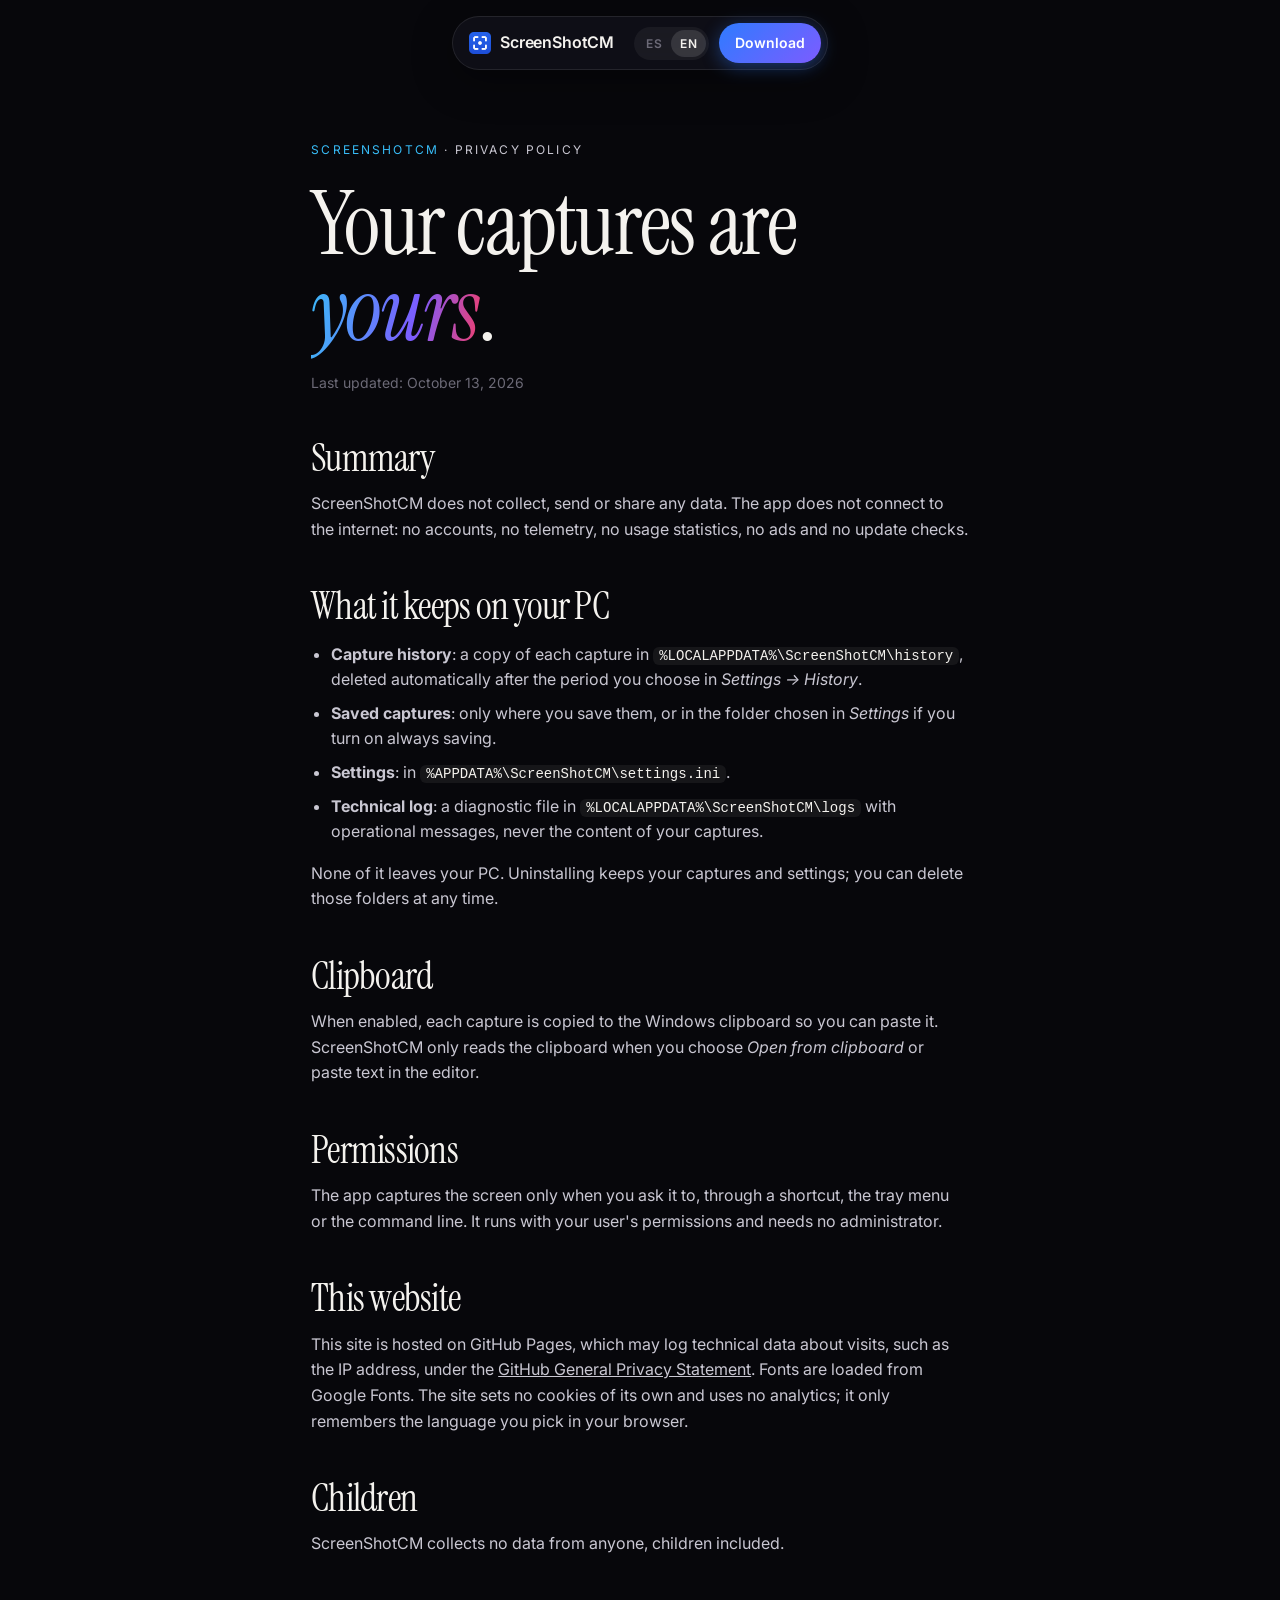
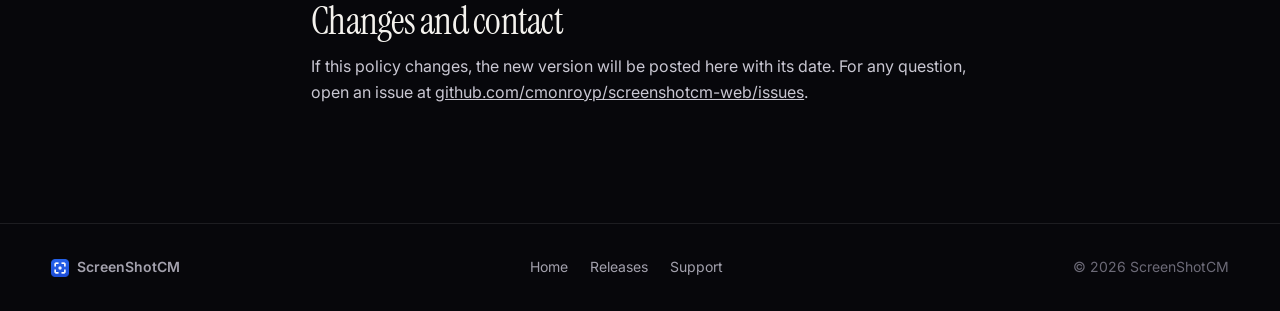
==== privacy.html @ 86c5d7e3 "ScreenShotCM website: Spanish and English, privacy policy Co-Authored-By: Claude Opus 5.5 <noreply@a" ====
<!doctype html>
<html lang="es">
<head>
  <meta charset="utf-8">
  <meta name="viewport" content="width=device-width, initial-scale=1">
  <title>Privacidad — ScreenShotCM</title>
  <meta name="description" content="ScreenShotCM no recoge ni envía ningún dato. Política de privacidad de la aplicación y de este sitio.">
  <meta name="theme-color" content="#07070b">
  <link rel="icon" type="image/png" href="assets/icon-44.png">
  <link rel="preconnect" href="https://fonts.googleapis.com">
  <link rel="preconnect" href="https://fonts.gstatic.com" crossorigin>
  <link rel="stylesheet" href="https://fonts.googleapis.com/css2?family=Instrument+Serif:ital@0;1&family=Inter:wght@400;500;600&display=swap">
  <link rel="stylesheet" href="assets/site.css">
</head>
<body data-title-key="doc.title">
  <header class="nav" id="nav">
    <a class="brand" href="./" aria-label="ScreenShotCM">
      <img src="assets/icon-44.png" alt="" width="22" height="22">
      <span>ScreenShotCM</span>
    </a>
    <div class="lang" role="group" aria-label="Idioma / Language">
      <button type="button" data-lang="es" aria-pressed="true">ES</button>
      <button type="button" data-lang="en" aria-pressed="false">EN</button>
    </div>
    <a class="cta" href="./#descargar" data-i18n="nav.download">Descargar</a>
  </header>

  <main class="doc">
    <article data-only="es" class="shown" lang="es">
      <p class="eyebrow"><span>ScreenShotCM</span> · Política de privacidad</p>
      <h1>Tus capturas son <em>tuyas</em>.</h1>
      <p class="updated">Última actualización: 13 de octubre de 2026</p>

      <h2>Resumen</h2>
      <p>ScreenShotCM no recoge, no envía y no comparte ningún dato. La aplicación no
        se conecta a internet: no tiene cuentas, ni telemetría, ni estadísticas de uso,
        ni publicidad, ni comprobación de actualizaciones.</p>

      <h2>Qué guarda en tu equipo</h2>
      <ul>
        <li><strong>Historial de capturas</strong>: una copia de cada captura en
          <code>%LOCALAPPDATA%\ScreenShotCM\history</code>, que se borra sola pasado el
          plazo que elijas en <em>Ajustes → Historial</em>.</li>
        <li><strong>Capturas guardadas</strong>: solo donde tú las guardes, o en la
          carpeta elegida en <em>Ajustes</em> si activas guardarlas siempre.</li>
        <li><strong>Ajustes</strong>: en <code>%APPDATA%\ScreenShotCM\settings.ini</code>.</li>
        <li><strong>Registro técnico</strong>: un archivo de diagnóstico en
          <code>%LOCALAPPDATA%\ScreenShotCM\logs</code> con mensajes de funcionamiento,
          nunca el contenido de tus capturas.</li>
      </ul>
      <p>Nada de esto sale de tu equipo. Al desinstalar, tus capturas y ajustes se
        conservan; puedes borrar esas carpetas cuando quieras.</p>

      <h2>Portapapeles</h2>
      <p>Si lo tienes activado, cada captura se copia al portapapeles de Windows para
        que puedas pegarla. ScreenShotCM solo lee el portapapeles cuando eliges
        <em>Abrir del portapapeles</em> o cuando pegas texto en el editor.</p>

      <h2>Permisos</h2>
      <p>La aplicación captura la pantalla únicamente cuando tú lo pides con un atajo,
        el menú de la bandeja o la línea de comandos. Se ejecuta con los permisos de tu
        usuario y no necesita administrador.</p>

      <h2>Este sitio web</h2>
      <p>Este sitio está alojado en GitHub Pages, que puede registrar datos técnicos de
        las visitas, como la dirección IP, según la
        <a href="https://docs.github.com/es/site-policy/privacy-policies/github-general-privacy-statement">declaración de privacidad de GitHub</a>.
        Las tipografías se cargan desde Google Fonts. El sitio no usa cookies propias
        ni herramientas de análisis; solo recuerda en tu navegador el idioma que eliges.</p>

      <h2>Menores</h2>
      <p>ScreenShotCM no recoge datos de nadie, tampoco de menores.</p>

      <h2>Cambios y contacto</h2>
      <p>Si esta política cambia, se publicará aquí con su nueva fecha. Para cualquier
        pregunta, abre una consulta en
        <a href="https://github.com/cmonroyp/screenshotcm-web/issues">github.com/cmonroyp/screenshotcm-web/issues</a>.</p>
    </article>

    <article data-only="en" lang="en">
      <p class="eyebrow"><span>ScreenShotCM</span> · Privacy policy</p>
      <h1>Your captures are <em>yours</em>.</h1>
      <p class="updated">Last updated: October 13, 2026</p>

      <h2>Summary</h2>
      <p>ScreenShotCM does not collect, send or share any data. The app does not
        connect to the internet: no accounts, no telemetry, no usage statistics, no
        ads and no update checks.</p>

      <h2>What it keeps on your PC</h2>
      <ul>
        <li><strong>Capture history</strong>: a copy of each capture in
          <code>%LOCALAPPDATA%\ScreenShotCM\history</code>, deleted automatically after
          the period you choose in <em>Settings → History</em>.</li>
        <li><strong>Saved captures</strong>: only where you save them, or in the folder
          chosen in <em>Settings</em> if you turn on always saving.</li>
        <li><strong>Settings</strong>: in <code>%APPDATA%\ScreenShotCM\settings.ini</code>.</li>
        <li><strong>Technical log</strong>: a diagnostic file in
          <code>%LOCALAPPDATA%\ScreenShotCM\logs</code> with operational messages, never
          the content of your captures.</li>
      </ul>
      <p>None of it leaves your PC. Uninstalling keeps your captures and settings; you
        can delete those folders at any time.</p>

      <h2>Clipboard</h2>
      <p>When enabled, each capture is copied to the Windows clipboard so you can paste
        it. ScreenShotCM only reads the clipboard when you choose
        <em>Open from clipboard</em> or paste text in the editor.</p>

      <h2>Permissions</h2>
      <p>The app captures the screen only when you ask it to, through a shortcut, the
        tray menu or the command line. It runs with your user's permissions and needs
        no administrator.</p>

      <h2>This website</h2>
      <p>This site is hosted on GitHub Pages, which may log technical data about visits,
        such as the IP address, under the
        <a href="https://docs.github.com/en/site-policy/privacy-policies/github-general-privacy-statement">GitHub General Privacy Statement</a>.
        Fonts are loaded from Google Fonts. The site sets no cookies of its own and uses
        no analytics; it only remembers the language you pick in your browser.</p>

      <h2>Children</h2>
      <p>ScreenShotCM collects no data from anyone, children included.</p>

      <h2>Changes and contact</h2>
      <p>If this policy changes, the new version will be posted here with its date. For
        any question, open an issue at
        <a href="https://github.com/cmonroyp/screenshotcm-web/issues">github.com/cmonroyp/screenshotcm-web/issues</a>.</p>
    </article>
  </main>

  <footer class="footer">
    <div>
      <img src="assets/icon-44.png" alt="" width="18" height="18">
      <span>ScreenShotCM</span>
    </div>
    <nav>
      <a href="./" data-i18n="foot.home">Inicio</a>
      <a href="https://github.com/cmonroyp/screenshotcm-web/releases" data-i18n="foot.releases">Versiones</a>
      <a href="https://github.com/cmonroyp/screenshotcm-web/issues" data-i18n="foot.support">Soporte</a>
    </nav>
    <p>© 2026 ScreenShotCM</p>
  </footer>

  <script src="assets/site.js"></script>
</body>
</html>
---- assets/site.css ----
/* ScreenShotCM — a dark, scroll-driven page. No framework: the chapters
   reveal and the rail follows through site.js. */

:root {
  --bg: #07070b;
  --bg-2: #0d0d14;
  --ink: #f4f2ee;
  --muted: #a3a1ad;
  --faint: #6c6a77;
  --line: rgba(255, 255, 255, .09);
  --glass: rgba(20, 20, 30, .62);
  --accent: #2f7bff;
  --accent-2: #7c5cff;
  --sky: #38bdf8;
  --mark: #ff3b5c;
  --serif: "Instrument Serif", "Iowan Old Style", Georgia, serif;
  --sans: "Inter", "Segoe UI", system-ui, sans-serif;
  --gutter: clamp(16px, 4vw, 56px);
  color-scheme: dark;
}

* { box-sizing: border-box; }
html { scroll-behavior: smooth; -webkit-text-size-adjust: 100%; }
body {
  margin: 0;
  background: var(--bg);
  color: var(--ink);
  font: 400 16px/1.6 var(--sans);
  -webkit-font-smoothing: antialiased;
  overflow-x: hidden;
}
img { max-width: 100%; height: auto; display: block; }
a { color: inherit; }
em { font-style: italic; }
::selection { background: var(--accent); color: #fff; }

/* A faint film grain over everything, for depth. */
.grain {
  position: fixed; inset: -50%; z-index: 100; pointer-events: none; opacity: .05;
  background-image: url("data:image/svg+xml,%3Csvg xmlns='http://www.w3.org/2000/svg' width='160' height='160'%3E%3Cfilter id='n'%3E%3CfeTurbulence type='fractalNoise' baseFrequency='.9' numOctaves='3' stitchTiles='stitch'/%3E%3C/filter%3E%3Crect width='100%25' height='100%25' filter='url(%23n)'/%3E%3C/svg%3E");
  animation: grain 1.2s steps(6) infinite;
}
@keyframes grain {
  0% { transform: translate(0, 0); } 33% { transform: translate(-3%, 2%); }
  66% { transform: translate(2%, -3%); } 100% { transform: translate(0, 0); }
}

/* ── Floating pill nav ─────────────────────────────────────────────── */
.nav {
  position: fixed; top: 16px; left: 50%; z-index: 50;
  transform: translateX(-50%);
  display: flex; align-items: center; gap: 6px;
  padding: 6px 6px 6px 16px;
  width: max-content; max-width: calc(100% - 32px);
  background: var(--glass);
  border: 1px solid var(--line);
  border-radius: 999px;
  backdrop-filter: blur(18px) saturate(1.4);
  -webkit-backdrop-filter: blur(18px) saturate(1.4);
  box-shadow: 0 10px 40px rgba(0, 0, 0, .35);
  transition: transform .5s cubic-bezier(.2, .8, .2, 1), opacity .5s;
}
.nav.hidden { transform: translate(-50%, -140%); opacity: 0; }
.brand { display: flex; align-items: center; gap: 9px; text-decoration: none; font-weight: 600; letter-spacing: -.01em; margin-right: 10px; }
.links { display: flex; gap: 2px; }
.links a {
  text-decoration: none; color: var(--muted); font-size: 14px;
  padding: 8px 12px; border-radius: 999px; transition: color .2s, background .2s;
}
.links a:hover { color: var(--ink); background: rgba(255, 255, 255, .06); }
.lang { display: flex; padding: 3px; border-radius: 999px; background: rgba(255, 255, 255, .05); margin: 0 4px; }
.lang button {
  font: 600 12px var(--sans); color: var(--faint); background: none; border: 0;
  padding: 6px 9px; border-radius: 999px; cursor: pointer; letter-spacing: .04em;
}
.lang button[aria-pressed="true"] { color: var(--ink); background: rgba(255, 255, 255, .12); }
.cta {
  text-decoration: none; font-size: 14px; font-weight: 600; color: #fff;
  padding: 9px 16px; border-radius: 999px;
  background: linear-gradient(135deg, var(--accent), var(--accent-2));
  box-shadow: 0 4px 18px rgba(47, 123, 255, .4);
}

/* ── Chapter rail ──────────────────────────────────────────────────── */
.rail {
  position: fixed; right: 22px; top: 50%; z-index: 40;
  transform: translateY(-50%);
  display: flex; gap: 14px;
}
.rail ol { list-style: none; margin: 0; padding: 0; display: flex; flex-direction: column; gap: 14px; }
.rail a {
  display: flex; align-items: center; justify-content: flex-end; gap: 10px;
  text-decoration: none; color: var(--faint); font-size: 11px; letter-spacing: .12em;
  transition: color .3s;
}
.rail a { position: relative; }
.rail em {
  position: absolute; right: calc(100% + 4px); white-space: nowrap; pointer-events: none;
  font-style: normal; text-transform: uppercase; opacity: 0; transform: translateX(6px);
  transition: opacity .3s, transform .3s;
}
.rail a:hover em { opacity: 1; transform: none; }
.rail li.active a { color: var(--ink); }
.rail-progress { width: 1px; background: var(--line); position: relative; }
.rail-progress i {
  position: absolute; left: -1px; top: 0; width: 3px; border-radius: 3px; height: 0;
  background: linear-gradient(var(--sky), var(--accent-2));
}

/* ── Shared type ───────────────────────────────────────────────────── */
.eyebrow {
  font-size: 12px; letter-spacing: .18em; text-transform: uppercase; color: var(--muted);
  margin: 0 0 22px;
}
.eyebrow span:first-child { color: var(--sky); }
h1, h2 {
  font-family: var(--serif); font-weight: 400; letter-spacing: -.02em; margin: 0;
  line-height: .98;
}
h1 em, h2 em {
  background: linear-gradient(100deg, var(--sky), var(--accent-2) 60%, var(--mark));
  -webkit-background-clip: text; background-clip: text; color: transparent;
  padding-right: .08em; margin-right: -.08em;
}
h1 { font-size: clamp(50px, 6.4vw, 108px); }
h2 { font-size: clamp(40px, 5.6vw, 84px); margin-bottom: 26px; }
p { color: var(--muted); margin: 0 0 18px; }

.btn {
  display: inline-flex; align-items: center; gap: 10px;
  text-decoration: none; font-weight: 600; font-size: 15px;
  padding: 14px 22px; border-radius: 999px;
  transition: transform .2s, box-shadow .2s, background .2s;
}
.btn:hover { transform: translateY(-2px); }
.btn-primary {
  color: #fff; background: linear-gradient(135deg, var(--accent), var(--accent-2));
  box-shadow: 0 10px 34px rgba(47, 123, 255, .38);
}
.btn-primary:hover { box-shadow: 0 14px 44px rgba(47, 123, 255, .55); }
.btn-ghost { color: var(--ink); border: 1px solid var(--line); background: rgba(255, 255, 255, .03); }
.btn-ghost:hover { background: rgba(255, 255, 255, .08); }
.btn-xl { font-size: 18px; padding: 18px 30px; }

/* ── Hero ──────────────────────────────────────────────────────────── */
.hero {
  position: relative; min-height: 100svh;
  display: grid; grid-template-columns: minmax(0, 5fr) minmax(0, 7fr); grid-template-rows: 1fr auto;
  grid-template-areas: "copy shot" "stats stats"; column-gap: 3vw;
  padding: 120px var(--gutter) 40px;
  overflow: hidden; isolation: isolate;
}
.glow { position: absolute; border-radius: 50%; filter: blur(90px); z-index: -1; pointer-events: none; }
.glow-a { width: 60vw; height: 60vw; right: -18vw; top: -18vw; background: radial-gradient(circle, rgba(56, 189, 248, .30), transparent 65%); }
.glow-b { width: 50vw; height: 50vw; left: -14vw; bottom: -20vw; background: radial-gradient(circle, rgba(124, 92, 255, .28), transparent 65%); }
.hero-shot {
  grid-area: shot; align-self: center; position: relative; z-index: -1;
  margin: 0 calc(var(--gutter) * -1 - 4vw) 0 0;
  perspective: 1600px;
}
.hero-shot img {
  border-radius: 14px;
  box-shadow: 0 50px 120px rgba(0, 0, 0, .65), 0 0 0 1px rgba(255, 255, 255, .06);
  transform: rotateY(calc(-16deg * (1 - var(--p, 0)))) rotateX(calc(8deg * (1 - var(--p, 0)))) scale(calc(.92 + .08 * var(--p, 0)));
  transform-origin: 70% 50%;
  will-change: transform;
}
/* The scene fades into the page under the headline. */
.hero::after {
  content: ""; position: absolute; inset: 0; z-index: -1; pointer-events: none;
  background:
    linear-gradient(0deg, var(--bg) 2%, rgba(7, 7, 11, 0) 42%);
}
.hero-copy { grid-area: copy; align-self: center; padding: 24px 0 56px; }
.hero-copy .lede { font-size: clamp(17px, 1.5vw, 20px); max-width: 540px; margin: 28px 0 34px; color: #c9c7d2; }
.actions { display: flex; gap: 12px; flex-wrap: wrap; }
.stats {
  grid-area: stats;
  display: grid; grid-template-columns: repeat(4, 1fr); gap: 0; margin: 0;
  border-top: 1px solid var(--line);
}
.stats div { padding: 22px 22px 6px 0; }
.stats div + div { padding-left: 22px; border-left: 1px solid var(--line); }
.stats dt { font-family: var(--serif); font-size: clamp(34px, 3.6vw, 54px); line-height: 1; }
.stats dd { margin: 8px 0 0; font-size: 13px; color: var(--muted); }

/* ── Chapters ──────────────────────────────────────────────────────── */
.chapter {
  position: relative;
  display: grid; grid-template-columns: minmax(0, 5fr) minmax(0, 7fr);
  gap: clamp(32px, 5vw, 88px); align-items: center;
  padding: clamp(96px, 14vh, 180px) calc(var(--gutter) + 56px) clamp(96px, 14vh, 180px) var(--gutter);
  border-top: 1px solid var(--line);
}
.chapter.flip { grid-template-columns: minmax(0, 7fr) minmax(0, 5fr); }
.chapter.flip .copy { order: 2; }
.chapter .copy { position: sticky; top: 18vh; align-self: start; padding-top: 4vh; }
.chapter.wide { grid-template-columns: 1fr; }
.chapter.wide .copy { position: static; max-width: 760px; margin: 0 auto; text-align: center; }
.frame { margin: 0; position: relative; }
.frame img {
  border-radius: 12px;
  box-shadow: 0 40px 100px rgba(0, 0, 0, .55), 0 0 0 1px rgba(255, 255, 255, .07);
}
.frame.big { max-width: 1240px; margin: 0 auto; }
.frame::before {
  content: ""; position: absolute; inset: 8% 6%; z-index: -1; border-radius: 40px; filter: blur(70px);
  background: linear-gradient(135deg, rgba(56, 189, 248, .22), rgba(124, 92, 255, .22));
}

.keys { list-style: none; padding: 0; margin: 28px 0 22px; display: grid; gap: 10px; }
.keys li { display: flex; align-items: center; justify-content: space-between; gap: 16px; padding-bottom: 10px; border-bottom: 1px solid var(--line); }
.keys span { color: var(--muted); font-size: 15px; text-align: right; }
kbd {
  font: 500 13px var(--sans); color: var(--ink); white-space: nowrap;
  padding: 5px 10px; border-radius: 8px;
  background: rgba(255, 255, 255, .06); border: 1px solid var(--line); border-bottom-width: 2px;
}
.note { font-size: 14px; color: var(--faint); }
.chips { list-style: none; padding: 0; margin: 26px 0 0; display: flex; flex-wrap: wrap; gap: 8px; }
.chips li { font-size: 14px; padding: 7px 14px; border-radius: 999px; border: 1px solid var(--line); background: rgba(255, 255, 255, .03); color: #d6d4dd; }
.list { padding: 0; margin: 24px 0 0; list-style: none; display: grid; gap: 12px; }
.list li { position: relative; padding-left: 26px; color: #d6d4dd; }
.list li::before { content: ""; position: absolute; left: 0; top: .62em; width: 12px; height: 2px; background: linear-gradient(90deg, var(--sky), var(--accent-2)); }
.specs { display: grid; grid-template-columns: 1fr 1fr; gap: 26px 28px; margin: 32px 0 26px; }
.specs dt { font-family: var(--serif); font-size: clamp(34px, 3.4vw, 50px); line-height: 1; }
.specs dd { margin: 8px 0 0; font-size: 14px; color: var(--muted); }

/* Reveal: images rise in as their chapter arrives. */
.reveal { opacity: 0; transform: translateY(60px) scale(.97); transition: opacity 1s cubic-bezier(.2, .8, .2, 1), transform 1.2s cubic-bezier(.2, .8, .2, 1); }
.reveal.in { opacity: 1; transform: none; }
.copy > * { opacity: 0; transform: translateY(24px); transition: opacity .8s, transform .9s cubic-bezier(.2, .8, .2, 1); }
.copy.in > * { opacity: 1; transform: none; }
.copy.in > *:nth-child(2) { transition-delay: .08s; }
.copy.in > *:nth-child(3) { transition-delay: .16s; }
.copy.in > *:nth-child(4) { transition-delay: .24s; }
.copy.in > *:nth-child(5) { transition-delay: .32s; }

/* ── Download ──────────────────────────────────────────────────────── */
.download {
  position: relative; overflow: hidden; isolation: isolate;
  text-align: center; padding: clamp(120px, 18vh, 220px) var(--gutter);
  border-top: 1px solid var(--line);
}
.glow-c { width: 70vw; height: 40vw; left: 15vw; top: 20%; background: radial-gradient(ellipse, rgba(47, 123, 255, .28), transparent 65%); }
.download h2 { font-size: clamp(48px, 7.4vw, 116px); margin-bottom: 44px; }
.dl-meta { margin: 22px 0 34px; font-size: 14px; }
.dl-facts { list-style: none; padding: 0; margin: 0 auto 30px; display: flex; flex-wrap: wrap; justify-content: center; gap: 10px 26px; max-width: 900px; }
.dl-facts li { color: #d6d4dd; font-size: 15px; }
.dl-facts li::before { content: "✓"; color: var(--sky); margin-right: 8px; }
.sha { font-size: 12px; color: var(--faint); overflow-wrap: anywhere; }
.sha span { letter-spacing: .14em; margin-right: 6px; }
.sha code { font: 12px ui-monospace, "Cascadia Code", Consolas, monospace; }

/* ── Footer ────────────────────────────────────────────────────────── */
.footer {
  display: flex; align-items: center; justify-content: space-between; gap: 18px; flex-wrap: wrap;
  padding: 32px var(--gutter); border-top: 1px solid var(--line); font-size: 14px; color: var(--faint);
}
.footer div { display: flex; align-items: center; gap: 8px; color: var(--muted); font-weight: 600; }
.footer nav { display: flex; gap: 22px; }
.footer a { text-decoration: none; color: var(--muted); }
.footer a:hover { color: var(--ink); }
.footer p { margin: 0; color: var(--faint); }

/* ── Privacy page ──────────────────────────────────────────────────── */
.doc { max-width: 760px; margin: 0 auto; padding: 140px var(--gutter) 100px; }
.doc h1 { font-size: clamp(48px, 7vw, 88px); margin-bottom: 18px; }
.doc h2 { font-size: clamp(28px, 3vw, 38px); margin: 46px 0 14px; }
.doc p, .doc li { color: #c9c7d2; }
.doc ul { padding-left: 20px; }
.doc li { margin-bottom: 8px; }
.doc code { font: 14px ui-monospace, "Cascadia Code", Consolas, monospace; color: var(--ink); background: rgba(255, 255, 255, .06); padding: 1px 6px; border-radius: 6px; }
.doc .updated { color: var(--faint); font-size: 14px; }
[data-only]:not(.shown) { display: none; }

/* ── Smaller screens ───────────────────────────────────────────────── */
@media (max-width: 1100px) {
  .rail { display: none; }
  .chapter { padding-right: var(--gutter); }
}
@media (max-width: 900px) {
  .links { display: none; }
  .hero { padding-top: 96px; grid-template-columns: 1fr; grid-template-rows: auto auto auto; grid-template-areas: "shot" "copy" "stats"; }
  .hero-shot { margin: 12px 0 8px; }
  .hero::after { background: linear-gradient(0deg, var(--bg) 0%, rgba(7, 7, 11, 0) 30%); }
  .hero-copy { padding-bottom: 32px; }
  .stats { grid-template-columns: 1fr 1fr; }
  .stats div:nth-child(3) { padding-left: 0; border-left: 0; }
  .stats div:nth-child(n+3) { border-top: 1px solid var(--line); }
  .chapter, .chapter.flip { grid-template-columns: 1fr; gap: 36px; }
  .chapter.flip .copy { order: 0; }
  .chapter .copy { position: static; padding-top: 0; }
}
@media (max-width: 520px) {
  .brand span { display: none; }
  .nav { padding-left: 12px; }
  .specs { grid-template-columns: 1fr; }
  .keys li { flex-direction: column; align-items: flex-start; gap: 6px; }
  .keys span { text-align: left; }
}

@media (prefers-reduced-motion: reduce) {
  html { scroll-behavior: auto; }
  .grain { animation: none; }
  .reveal, .copy > * { opacity: 1; transform: none; transition: none; }
  .hero-shot img { transform: none; }
}
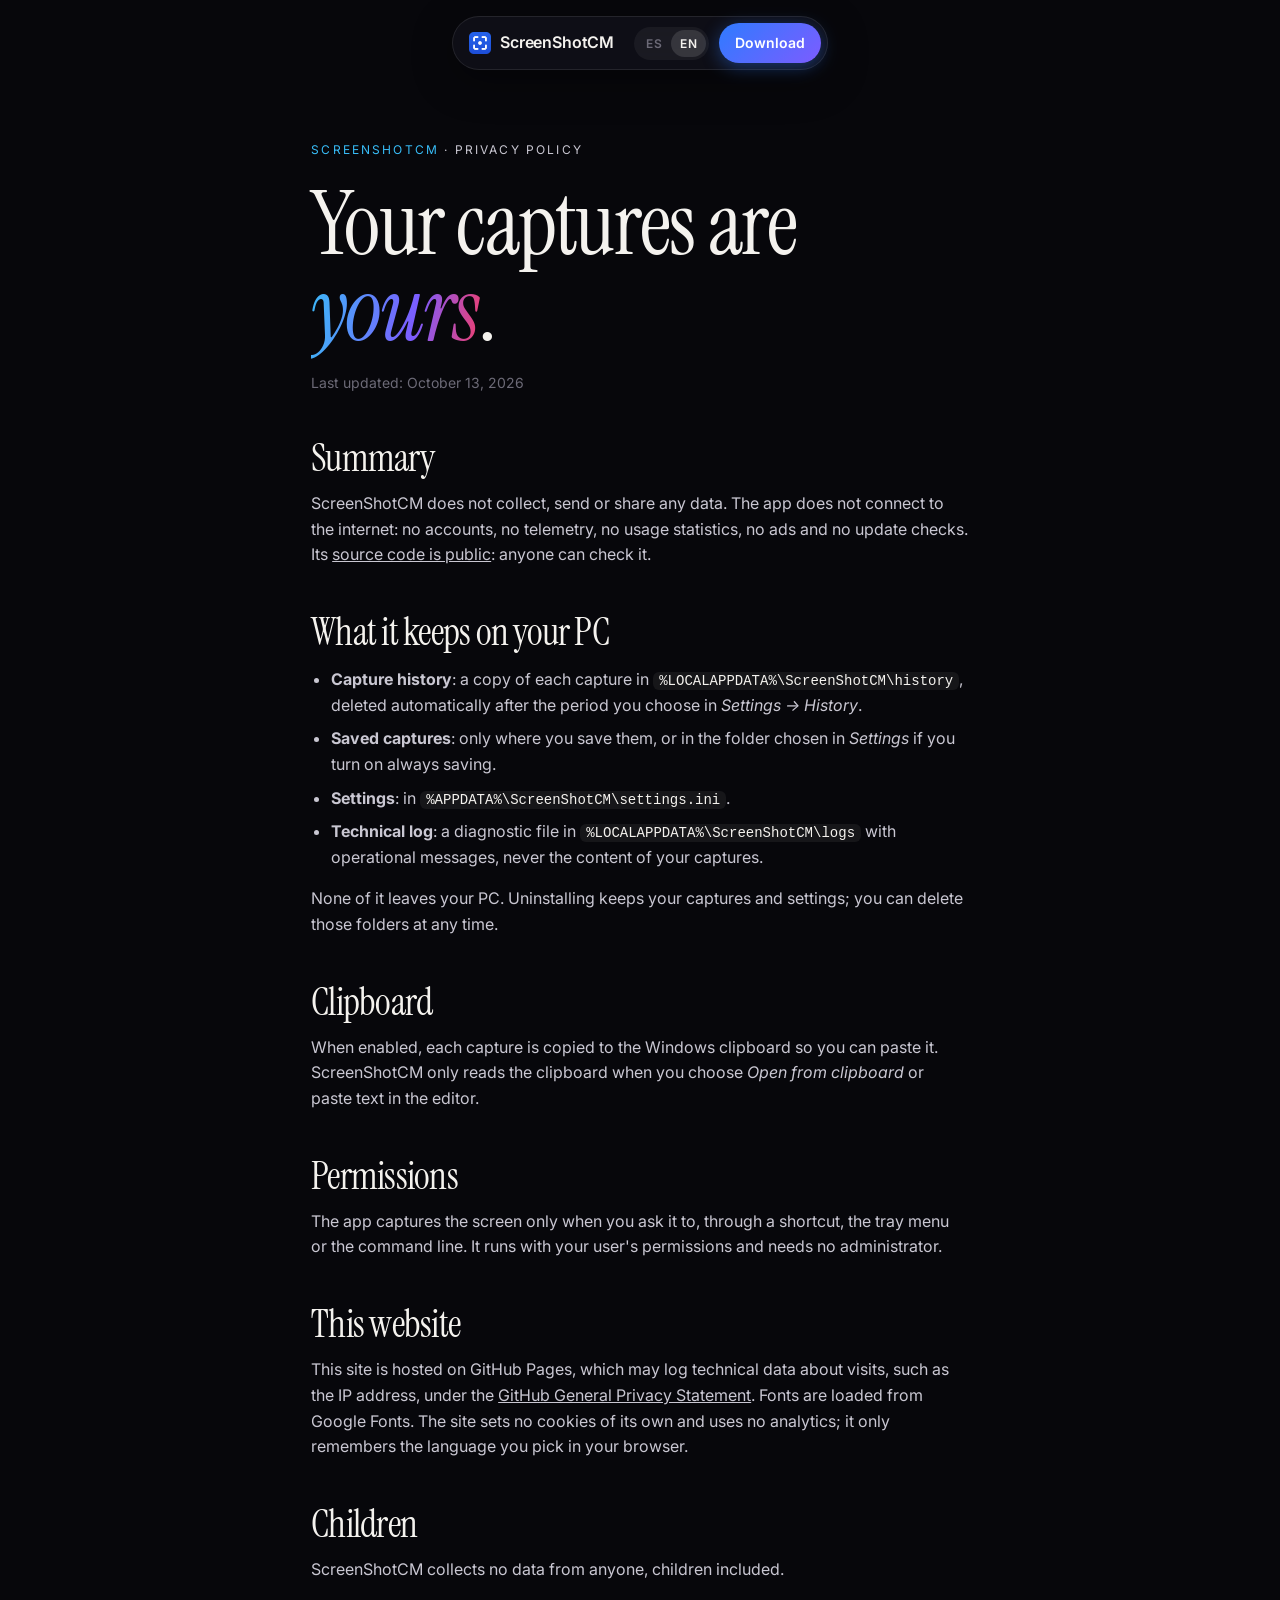
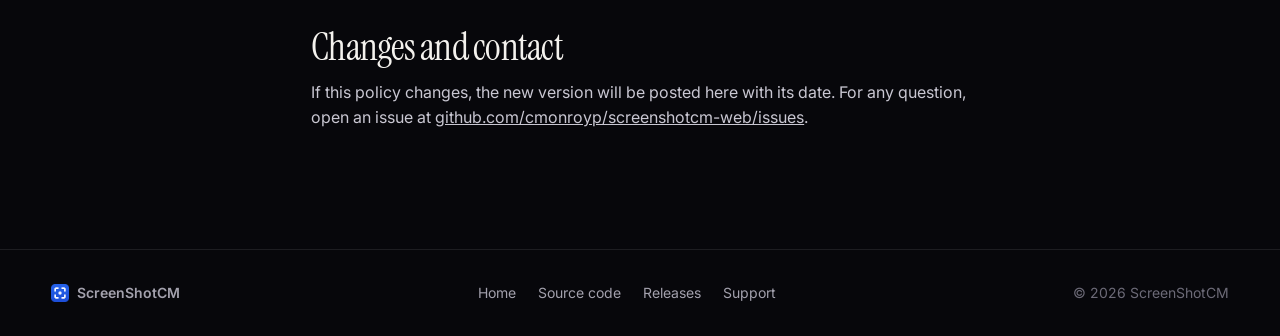
==== commit d47f1fde: "Link the public source code; open source, GPL-3.0 Co-Authored-By: Claude Opus 5.5 <noreply@anthropic" ====
--- a/privacy.html
+++ b/privacy.html
@@ -34,7 +34,9 @@
       <h2>Resumen</h2>
       <p>ScreenShotCM no recoge, no envía y no comparte ningún dato. La aplicación no
         se conecta a internet: no tiene cuentas, ni telemetría, ni estadísticas de uso,
-        ni publicidad, ni comprobación de actualizaciones.</p>
+        ni publicidad, ni comprobación de actualizaciones. Su
+        <a href="https://github.com/cmonroyp/ScreenShotCM">código es público</a>: cualquiera puede
+        comprobarlo.</p>
 
       <h2>Qué guarda en tu equipo</h2>
       <ul>
@@ -85,7 +87,9 @@
       <h2>Summary</h2>
       <p>ScreenShotCM does not collect, send or share any data. The app does not
         connect to the internet: no accounts, no telemetry, no usage statistics, no
-        ads and no update checks.</p>
+        ads and no update checks. Its
+        <a href="https://github.com/cmonroyp/ScreenShotCM">source code is public</a>: anyone can
+        check it.</p>
 
       <h2>What it keeps on your PC</h2>
       <ul>
@@ -136,6 +140,7 @@
     </div>
     <nav>
       <a href="./" data-i18n="foot.home">Inicio</a>
+      <a href="https://github.com/cmonroyp/ScreenShotCM" data-i18n="foot.source">Código fuente</a>
       <a href="https://github.com/cmonroyp/screenshotcm-web/releases" data-i18n="foot.releases">Versiones</a>
       <a href="https://github.com/cmonroyp/screenshotcm-web/issues" data-i18n="foot.support">Soporte</a>
     </nav>
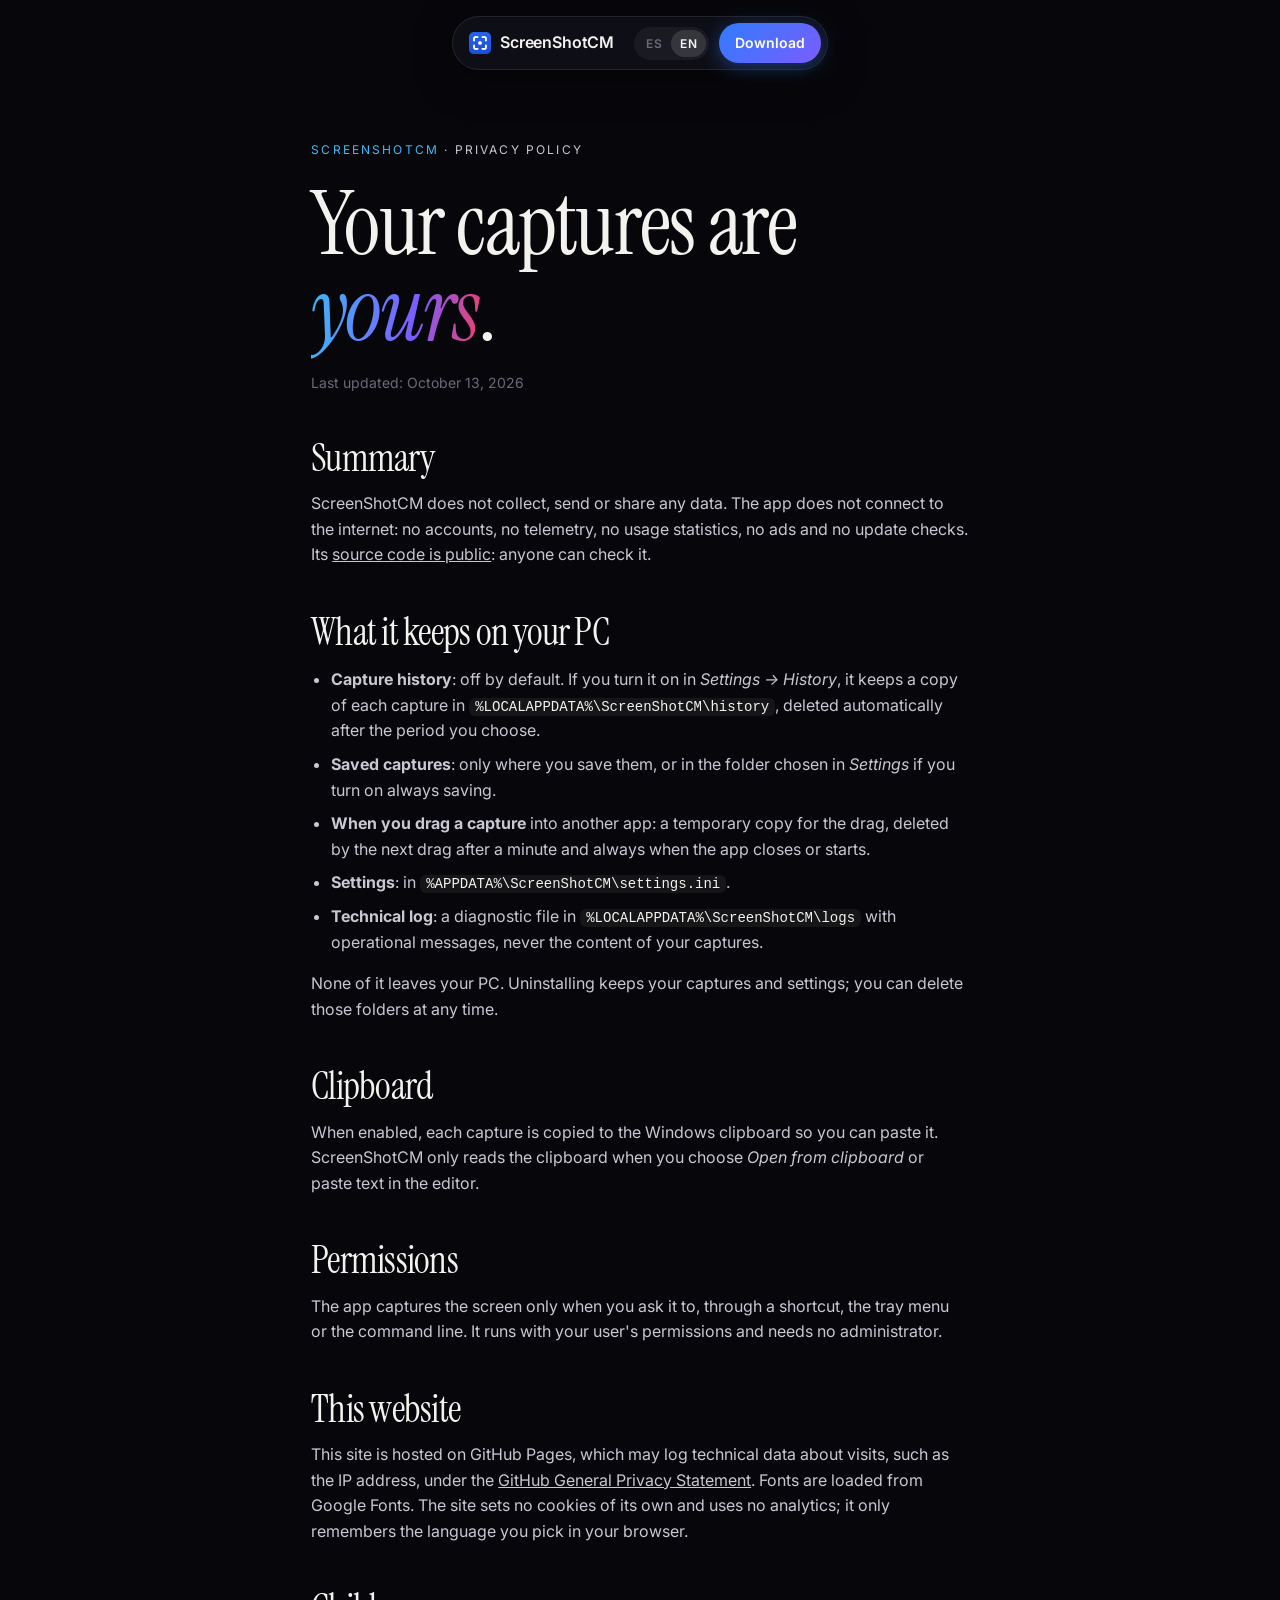
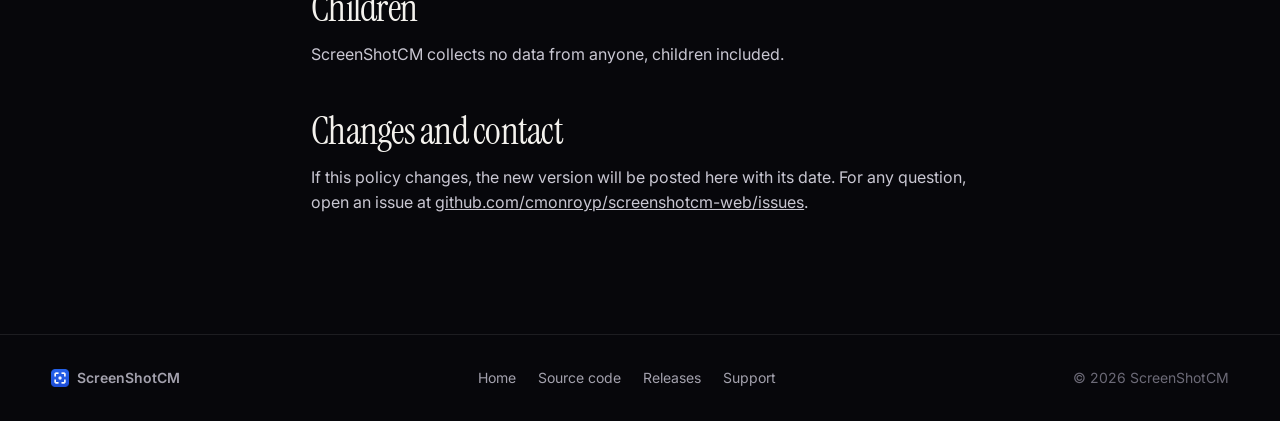
==== commit a8f85e71: "ScreenShotCM 0.4.9: history optional, privacy page Co-Authored-By: Claude Opus 5.5 <noreply@anthropi" ====
--- a/privacy.html
+++ b/privacy.html
@@ -40,11 +40,15 @@
 
       <h2>Qué guarda en tu equipo</h2>
       <ul>
-        <li><strong>Historial de capturas</strong>: una copia de cada captura en
+        <li><strong>Historial de capturas</strong>: desactivado de entrada. Si lo activas
+          en <em>Ajustes → Historial</em>, guarda una copia de cada captura en
           <code>%LOCALAPPDATA%\ScreenShotCM\history</code>, que se borra sola pasado el
-          plazo que elijas en <em>Ajustes → Historial</em>.</li>
+          plazo que elijas.</li>
         <li><strong>Capturas guardadas</strong>: solo donde tú las guardes, o en la
           carpeta elegida en <em>Ajustes</em> si activas guardarlas siempre.</li>
+        <li><strong>Al arrastrar una captura</strong> a otra aplicación: una copia
+          temporal mientras dura el arrastre, que se borra en el siguiente arrastre
+          pasado un minuto y siempre al cerrar o abrir la aplicación.</li>
         <li><strong>Ajustes</strong>: en <code>%APPDATA%\ScreenShotCM\settings.ini</code>.</li>
         <li><strong>Registro técnico</strong>: un archivo de diagnóstico en
           <code>%LOCALAPPDATA%\ScreenShotCM\logs</code> con mensajes de funcionamiento,
@@ -93,11 +97,15 @@
 
       <h2>What it keeps on your PC</h2>
       <ul>
-        <li><strong>Capture history</strong>: a copy of each capture in
+        <li><strong>Capture history</strong>: off by default. If you turn it on in
+          <em>Settings → History</em>, it keeps a copy of each capture in
           <code>%LOCALAPPDATA%\ScreenShotCM\history</code>, deleted automatically after
-          the period you choose in <em>Settings → History</em>.</li>
+          the period you choose.</li>
         <li><strong>Saved captures</strong>: only where you save them, or in the folder
           chosen in <em>Settings</em> if you turn on always saving.</li>
+        <li><strong>When you drag a capture</strong> into another app: a temporary copy
+          for the drag, deleted by the next drag after a minute and always when the
+          app closes or starts.</li>
         <li><strong>Settings</strong>: in <code>%APPDATA%\ScreenShotCM\settings.ini</code>.</li>
         <li><strong>Technical log</strong>: a diagnostic file in
           <code>%LOCALAPPDATA%\ScreenShotCM\logs</code> with operational messages, never
--- a/assets/site.css
+++ b/assets/site.css
@@ -306,3 +306,18 @@
   .reveal, .copy > * { opacity: 1; transform: none; transition: none; }
   .hero-shot img { transform: none; }
 }
+
+/* ── Scrolling capture: the session and the long result side by side ── */
+.pair { display: grid; grid-template-columns: minmax(0, 2.6fr) minmax(0, 1fr); gap: 18px; align-items: start; }
+.long-wrap { display: grid; gap: 10px; }
+.long {
+  max-height: min(70vh, 560px); overflow: hidden; border-radius: 12px;
+  -webkit-mask-image: linear-gradient(#000 78%, transparent);
+  mask-image: linear-gradient(#000 78%, transparent);
+}
+.long img { width: 100%; border-radius: 12px; }
+.long-tag { margin: 0; font-size: 13px; color: var(--muted); text-align: center; }
+@media (max-width: 900px) {
+  .pair { grid-template-columns: 1fr; }
+  .long { max-height: 340px; }
+}
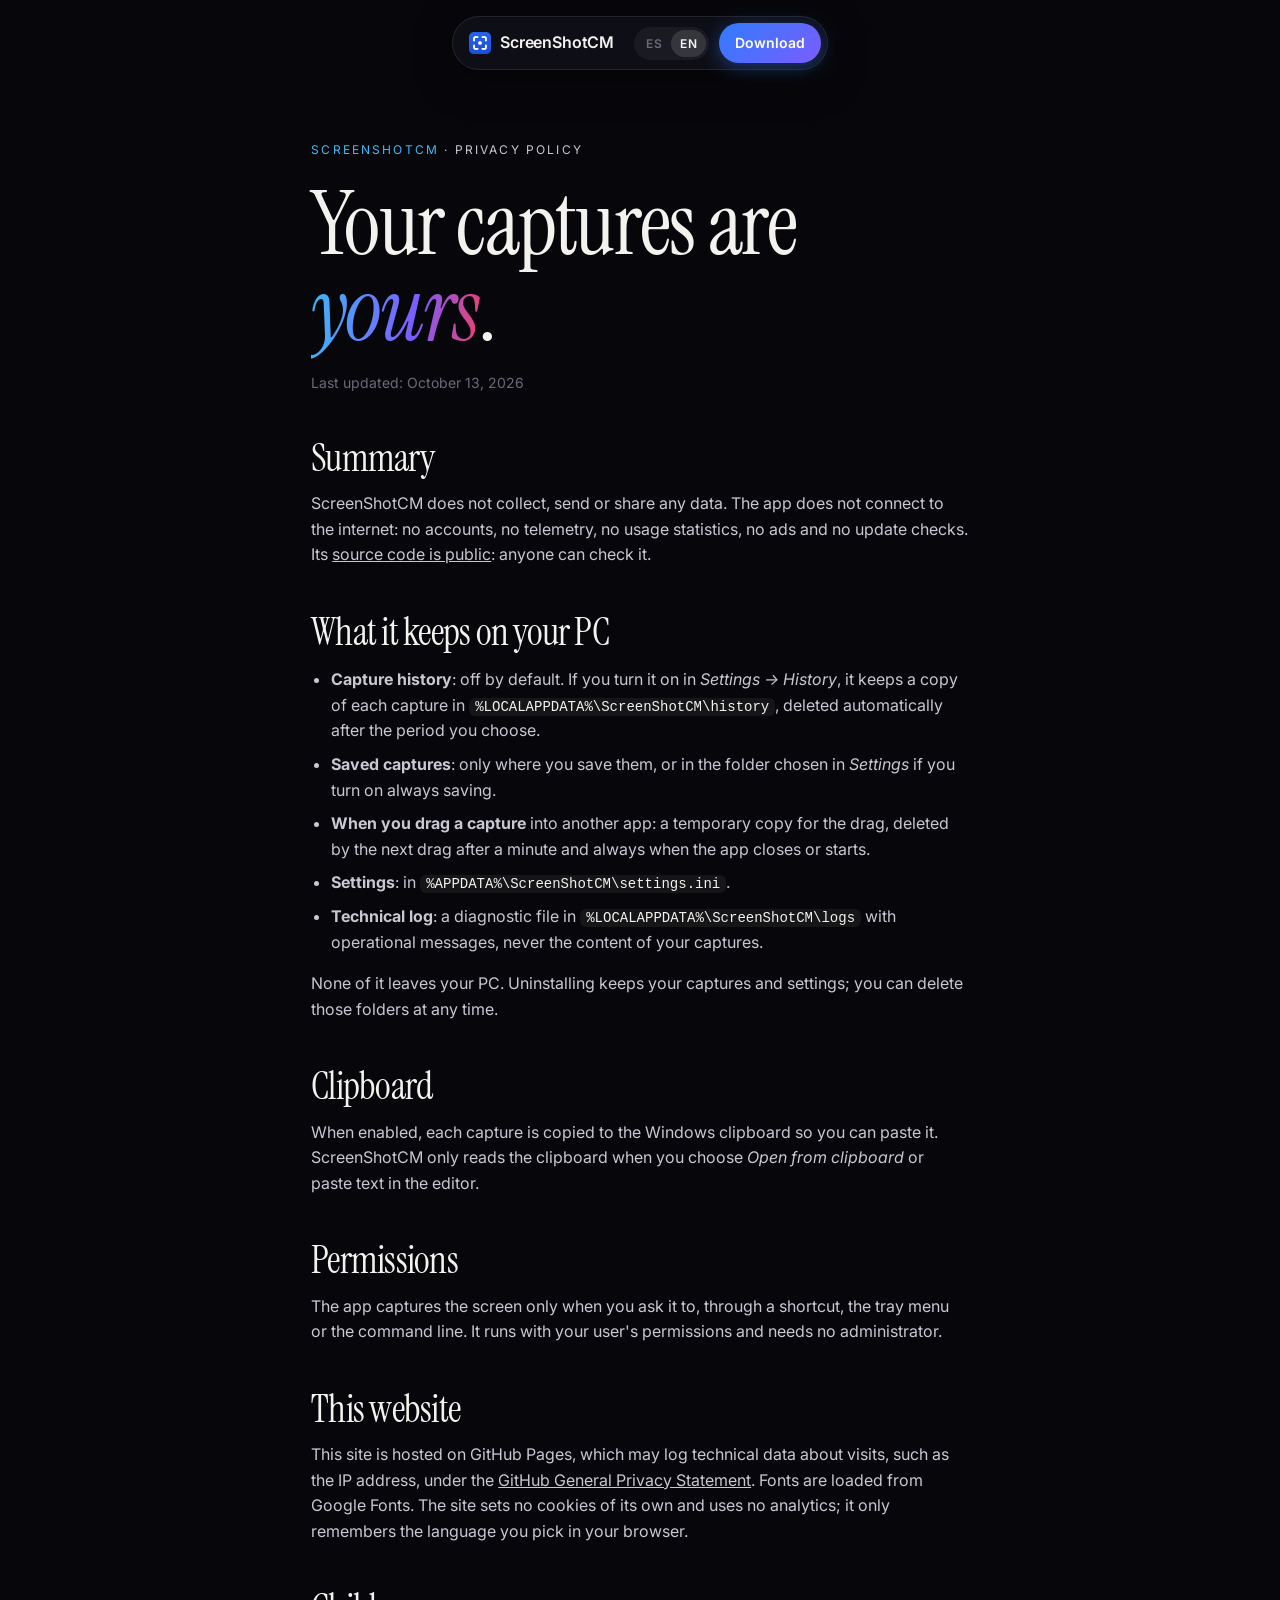
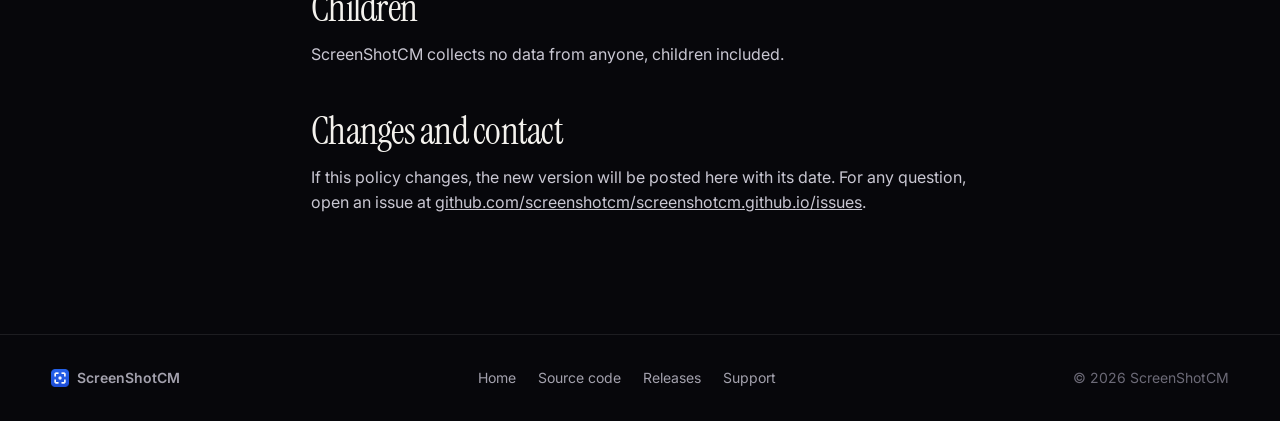
==== commit 36a4b796: "Site: Microsoft Store badge first, MSI as the alternative; new address The site now lives at https:/" ====
--- a/privacy.html
+++ b/privacy.html
@@ -35,7 +35,7 @@
       <p>ScreenShotCM no recoge, no envía y no comparte ningún dato. La aplicación no
         se conecta a internet: no tiene cuentas, ni telemetría, ni estadísticas de uso,
         ni publicidad, ni comprobación de actualizaciones. Su
-        <a href="https://github.com/cmonroyp/ScreenShotCM">código es público</a>: cualquiera puede
+        <a href="https://github.com/screenshotcm/ScreenShotCM">código es público</a>: cualquiera puede
         comprobarlo.</p>
 
       <h2>Qué guarda en tu equipo</h2>
@@ -80,7 +80,7 @@
       <h2>Cambios y contacto</h2>
       <p>Si esta política cambia, se publicará aquí con su nueva fecha. Para cualquier
         pregunta, abre una consulta en
-        <a href="https://github.com/cmonroyp/screenshotcm-web/issues">github.com/cmonroyp/screenshotcm-web/issues</a>.</p>
+        <a href="https://github.com/screenshotcm/screenshotcm.github.io/issues">github.com/screenshotcm/screenshotcm.github.io/issues</a>.</p>
     </article>
 
     <article data-only="en" lang="en">
@@ -92,7 +92,7 @@
       <p>ScreenShotCM does not collect, send or share any data. The app does not
         connect to the internet: no accounts, no telemetry, no usage statistics, no
         ads and no update checks. Its
-        <a href="https://github.com/cmonroyp/ScreenShotCM">source code is public</a>: anyone can
+        <a href="https://github.com/screenshotcm/ScreenShotCM">source code is public</a>: anyone can
         check it.</p>
 
       <h2>What it keeps on your PC</h2>
@@ -137,7 +137,7 @@
       <h2>Changes and contact</h2>
       <p>If this policy changes, the new version will be posted here with its date. For
         any question, open an issue at
-        <a href="https://github.com/cmonroyp/screenshotcm-web/issues">github.com/cmonroyp/screenshotcm-web/issues</a>.</p>
+        <a href="https://github.com/screenshotcm/screenshotcm.github.io/issues">github.com/screenshotcm/screenshotcm.github.io/issues</a>.</p>
     </article>
   </main>
 
@@ -148,9 +148,9 @@
     </div>
     <nav>
       <a href="./" data-i18n="foot.home">Inicio</a>
-      <a href="https://github.com/cmonroyp/ScreenShotCM" data-i18n="foot.source">Código fuente</a>
-      <a href="https://github.com/cmonroyp/screenshotcm-web/releases" data-i18n="foot.releases">Versiones</a>
-      <a href="https://github.com/cmonroyp/screenshotcm-web/issues" data-i18n="foot.support">Soporte</a>
+      <a href="https://github.com/screenshotcm/ScreenShotCM" data-i18n="foot.source">Código fuente</a>
+      <a href="https://github.com/screenshotcm/screenshotcm.github.io/releases" data-i18n="foot.releases">Versiones</a>
+      <a href="https://github.com/screenshotcm/screenshotcm.github.io/issues" data-i18n="foot.support">Soporte</a>
     </nav>
     <p>© 2026 ScreenShotCM</p>
   </footer>
--- a/assets/site.css
+++ b/assets/site.css
@@ -244,7 +244,11 @@
 }
 .glow-c { width: 70vw; height: 40vw; left: 15vw; top: 20%; background: radial-gradient(ellipse, rgba(47, 123, 255, .28), transparent 65%); }
 .download h2 { font-size: clamp(48px, 7.4vw, 116px); margin-bottom: 44px; }
-.dl-meta { margin: 22px 0 34px; font-size: 14px; }
+.store-badge { display: inline-block; border-radius: 10px; transition: transform .2s, filter .2s; }
+.store-badge:hover { transform: translateY(-2px); filter: brightness(1.12); }
+.store-badge img { display: block; width: 250px; height: auto; }
+.dl-note { margin: 14px 0 26px; font-size: 14px; }
+.dl-meta { margin: 14px 0 34px; font-size: 14px; }
 .dl-facts { list-style: none; padding: 0; margin: 0 auto 30px; display: flex; flex-wrap: wrap; justify-content: center; gap: 10px 26px; max-width: 900px; }
 .dl-facts li { color: #d6d4dd; font-size: 15px; }
 .dl-facts li::before { content: "✓"; color: var(--sky); margin-right: 8px; }
@@ -317,7 +321,11 @@
 }
 .long img { width: 100%; border-radius: 12px; }
 .long-tag { margin: 0; font-size: 13px; color: var(--muted); text-align: center; }
+/* ── Light or dark: the same editor in both palettes ── */
+.duo { display: grid; grid-template-columns: 1fr 1fr; gap: 24px; max-width: 1400px; margin: 0 auto; }
+.duo img { width: 100%; height: auto; }
 @media (max-width: 900px) {
+  .duo { grid-template-columns: 1fr; }
   .pair { grid-template-columns: 1fr; }
   .long { max-height: 340px; }
 }
